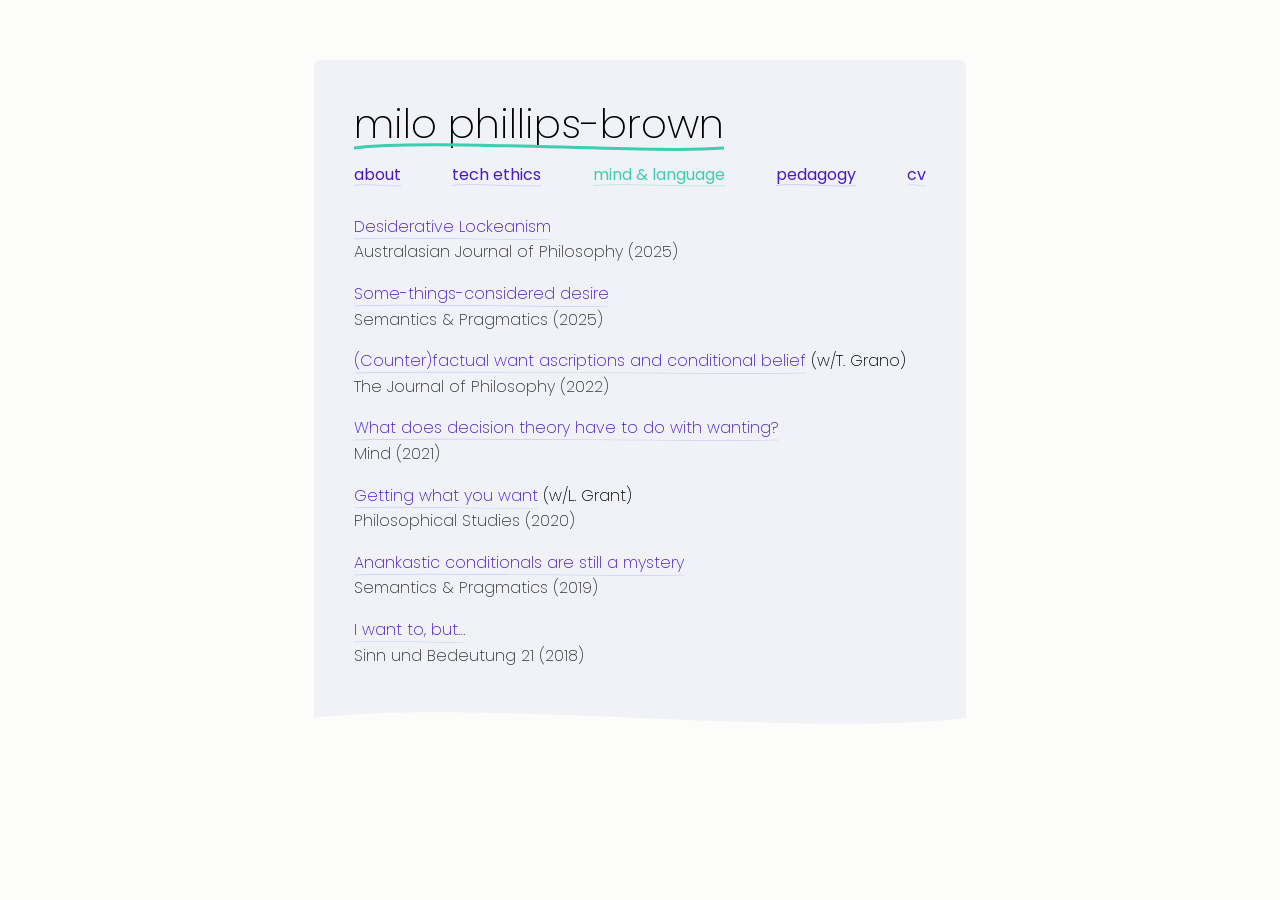
==== other-research.html @ 0dd001bb "Faint resting swoosh under every nav item Co-Authored-By: Claude Opus 5.5 <noreply@anthropic.com>" ====
<!DOCTYPE html>
<html lang="en">
<head>
  <meta charset="UTF-8">
  <meta name="viewport" content="width=device-width, initial-scale=1.0">
  <title>Mind &amp; Language – Milo Phillips-Brown</title>
  <meta name="description" content="Papers by Milo Phillips-Brown in the philosophy of mind and language, on desire, wanting, and conditionals.">
  <link rel="canonical" href="https://milopb.com/other-research.html">
  <meta property="og:type" content="website">
  <meta property="og:site_name" content="Milo Phillips-Brown">
  <meta property="og:title" content="Mind &amp; Language – Milo Phillips-Brown">
  <meta property="og:description" content="Papers in the philosophy of mind and language by Milo Phillips-Brown.">
  <meta property="og:url" content="https://milopb.com/other-research.html">
  <meta property="og:image" content="https://milopb.com/milo.jpg">
  <meta name="twitter:card" content="summary">
  <link rel="icon" href="favicon.svg?v=2" type="image/svg+xml">
  <link rel="icon" href="favicon.png?v=2" type="image/png" sizes="32x32">
  <link rel="apple-touch-icon" href="apple-touch-icon.png?v=2">
  <link rel="preconnect" href="https://fonts.googleapis.com">
  <link rel="preconnect" href="https://fonts.gstatic.com" crossorigin>
  <link rel="stylesheet" href="https://fonts.googleapis.com/css2?family=Poppins:ital,wght@0,200;0,400;1,200&display=swap">
  <link rel="stylesheet" href="styles.css?v=12">
</head>
<body>
  <div class="hero">
    <div class="inner">
      <header>
        <h1>
          milo phillips-brown
          <svg class="swoosh" viewBox="0 0 200 20" preserveAspectRatio="none" aria-hidden="true" focusable="false">
            <path d="M0,12 C40,2 160,18 200,12"/>
          </svg>
        </h1>
        <nav aria-label="Main">
          <ul>
            <li><a href="index.html">about</a></li>
            <li><a href="tech-research.html">tech ethics</a></li>
            <li><a href="other-research.html" aria-current="page">mind &amp; language</a></li>
            <li><a href="pedagogy.html">pedagogy</a></li>
            <li><a href="https://www.dropbox.com/scl/fi/w5szza7jjnp6fuynu4edj/Phillips-Brown-CV.pdf?rlkey=mozv1xt1r52nxzilc5ks2z9rh&amp;dl=0" target="_blank" rel="noopener noreferrer">cv</a></li>
          </ul>
        </nav>
      </header>

      <main>
        <h2 class="sr-only">Mind and language</h2>
        <div class="papers">
          <ul class="paper-list">
            <li class="paper">
              <a href="https://philpapers.org/go.pl?id=PHIDLO-2&amp;proxyId=&amp;u=https%3A%2F%2Fphilpapers.org%2Farchive%2FPHIDLO-2.pdf" target="_blank" rel="noopener noreferrer">Desiderative Lockeanism</a><br>
              <span class="meta">Australasian Journal of Philosophy (2025)</span>
            </li>
            <li class="paper">
              <a href="https://philpapers.org/go.pl?aid=PHISDM" target="_blank" rel="noopener noreferrer">Some-things-considered desire</a><br>
              <span class="meta">Semantics &amp; Pragmatics (2025)</span>
            </li>
            <li class="paper">
              <a href="https://philpapers.org/archive/GRACWA-4.pdf" target="_blank" rel="noopener noreferrer">(Counter)factual want ascriptions and conditional belief</a> (w/T. Grano)<br>
              <span class="meta">The Journal of Philosophy (2022)</span>
            </li>
            <li class="paper">
              <a href="https://philpapers.org/go.pl?aid=PHIWDDv1&amp;id=PHIWDD" target="_blank" rel="noopener noreferrer">What does decision theory have to do with wanting?</a><br>
              <span class="meta">Mind (2021)</span>
            </li>
            <li class="paper">
              <a href="https://philpapers.org/go.pl?aid=GRAGWYv1&amp;id=GRAGWY" target="_blank" rel="noopener noreferrer">Getting what you want</a> (w/L. Grant)<br>
              <span class="meta">Philosophical Studies (2020)</span>
            </li>
            <li class="paper">
              <a href="https://philpapers.org/go.pl?aid=PHIACA-6" target="_blank" rel="noopener noreferrer">Anankastic conditionals are still a mystery</a><br>
              <span class="meta">Semantics &amp; Pragmatics (2019)</span>
            </li>
            <li class="paper">
              <a href="https://philpapers.org/go.pl?aid=PHIIWTv1&amp;id=PHIIWT" target="_blank" rel="noopener noreferrer">I want to, but&#8230;</a><br>
              <span class="meta">Sinn und Bedeutung 21 (2018)</span>
            </li>
          </ul>
        </div>
      </main>
    </div>
  </div>
</body>
</html>
---- styles.css ----
/* Poppins is loaded from <link> tags in each page's <head> (weights 200, 400, and 200 italic). */

*, *::before, *::after { box-sizing: border-box; }

body {
  margin: 0;
  padding: 0;
  background: #fcfcfa;
  font-family: 'Poppins', sans-serif;
  font-weight: 200;
  color: #000;
  -webkit-font-smoothing: antialiased;
}

/* ── Card layout ── */

.hero {
  padding: 24px 0;
}

.inner {
  width: 92%;
  max-width: 652px;
  margin: 0 auto;
  background: #f0f2f7;
  border-radius: 8px;
  padding: 24px 20px 64px;
  position: relative;
}

.inner::after {
  content: "";
  position: absolute;
  bottom: 0;
  left: 0;
  width: 100%;
  height: 60px;
  background: url("data:image/svg+xml;charset=UTF-8,<svg xmlns='http://www.w3.org/2000/svg' viewBox='0 0 200 60' preserveAspectRatio='none'><path d='M0,30 C50,10 150,50 200,30 L200,60 L0,60 Z' fill='%23fcfcfa'/></svg>") no-repeat;
  background-size: 100% 100%;
  pointer-events: none;
}

/* ── Visually hidden (still read by screen readers) ── */

.sr-only {
  position: absolute;
  width: 1px;
  height: 1px;
  padding: 0;
  margin: -1px;
  overflow: hidden;
  clip: rect(0, 0, 0, 0);
  white-space: nowrap;
  border: 0;
}

/* ── Name heading ── */

h1 {
  font-size: 1.75em;
  font-weight: 200;
  line-height: 1.2;
  margin: 0 0 12px;
  display: inline-block;
  position: relative;
}

h1 .swoosh {
  position: absolute;
  bottom: -6px;
  left: 0;
  width: 100%;
  height: 16px;
}

h1 .swoosh path {
  fill: none;
  stroke: #3cceaf;
  stroke-width: 3;
  stroke-linecap: round;
}

/* ── Keyboard focus ── */

a:focus-visible {
  outline: 2px solid #481ac2;
  outline-offset: 3px;
  border-radius: 3px;
}

/* ── Navigation ── */

nav ul {
  display: flex;
  flex-wrap: wrap;
  gap: 0.1em 1.1em;
  list-style: none;
  padding: 0;
  margin: 0 0 1.25em;
}

nav ul li a {
  display: inline-block;
  padding: 0.3em 0;
  text-decoration: none;
  color: #481ac2;
  font-size: 0.9em;
  font-weight: 400;
  text-transform: lowercase;
  white-space: nowrap;
  background-image: url("data:image/svg+xml;charset=UTF-8,<svg xmlns='http://www.w3.org/2000/svg' viewBox='0 0 200 20' preserveAspectRatio='none'><path d='M0,12 C40,2 160,18 200,12' stroke='%23481ac2' stroke-opacity='0.2' stroke-width='2.5' fill='none' stroke-linecap='round'/></svg>");
  background-repeat: repeat-x;
  background-position: 0 calc(100% - 0.1em);
  background-size: 100% 6px;
}

nav ul li a:hover,
nav ul li a:focus-visible {
  background-image: url("data:image/svg+xml;charset=UTF-8,<svg xmlns='http://www.w3.org/2000/svg' viewBox='0 0 200 20' preserveAspectRatio='none'><path d='M0,12 C40,2 160,18 200,12' stroke='%23481ac2' stroke-width='2.5' fill='none' stroke-linecap='round'/></svg>");
}

/* Current page: teal text (the original design). */
nav ul li a[aria-current="page"] {
  color: #3cceaf;
  pointer-events: none;
  background-image: url("data:image/svg+xml;charset=UTF-8,<svg xmlns='http://www.w3.org/2000/svg' viewBox='0 0 200 20' preserveAspectRatio='none'><path d='M0,12 C40,2 160,18 200,12' stroke='%233cceaf' stroke-opacity='0.35' stroke-width='2.5' fill='none' stroke-linecap='round'/></svg>");
  background-size: 100% 6px;
}

/* ── Profile image ── */

.profile {
  display: none;
}

/* ── Body text ── */

p {
  margin: 0 0 1em;
  line-height: 1.6;
}

/* ── Links in the page body ──
   A faint underline at rest so links can be told apart from text without
   relying on colour; the swoosh appears on hover and keyboard focus. */

main a {
  color: #481ac2;
  text-decoration: none;
  background-image: url("data:image/svg+xml;charset=UTF-8,<svg xmlns='http://www.w3.org/2000/svg' viewBox='0 0 200 20' preserveAspectRatio='none'><path d='M0,12 C40,2 160,18 200,12' stroke='%23481ac2' stroke-opacity='0.2' stroke-width='2.5' fill='none' stroke-linecap='round'/></svg>");
  background-repeat: repeat-x;
  background-position: 0 100%;
  background-size: 100% 5px;
  padding-bottom: 3px;
}

main a:hover,
main a:focus-visible {
  background-image: url("data:image/svg+xml;charset=UTF-8,<svg xmlns='http://www.w3.org/2000/svg' viewBox='0 0 200 20' preserveAspectRatio='none'><path d='M0,12 C40,2 160,18 200,12' stroke='%23481ac2' stroke-width='2.5' fill='none' stroke-linecap='round'/></svg>");
}

/* ── Dash lists ── */

ul.dash {
  list-style: none;
  padding: 0;
  margin: 0 0 1em;
}

ul.dash li {
  padding-left: 1.25em;
  margin-bottom: 0.5em;
  position: relative;
}

ul.dash li::before {
  content: "\2013";
  position: absolute;
  left: 0;
}

/* ── Papers ── */

.papers {
  margin-top: 1.5em;
}

.paper-list {
  list-style: none;
  padding: 0;
  margin: 0;
}

.paper {
  margin: 0 0 1em;
  line-height: 1.6;
}

.paper .meta {
  color: #333;
}

/* ── Section titles ── */

.section-title {
  font-size: 1em;
  font-weight: 200;
  font-style: italic;
  margin: 1.5em 0 0.5em;
  display: inline-block;
  position: relative;
}

.section-title:first-child {
  margin-top: 0;
}

.section-title .swoosh {
  position: absolute;
  bottom: -4px;
  left: 0;
  width: 100%;
  height: 12px;
}

.section-title .swoosh path {
  fill: none;
  stroke: #3cceaf;
  stroke-width: 3;
}

/* ── Desktop (640px+) ── */

@media (min-width: 640px) {
  .hero {
    padding: 60px 0;
  }

  .inner {
    padding: 40px 40px 64px;
  }

  h1 {
    font-size: 2.5em;
  }

  h1 .swoosh {
    bottom: -8px;
    height: 20px;
  }

  nav ul {
    justify-content: space-between;
    margin-bottom: 1.5em;
  }

  nav ul li a {
    font-size: 1em;
    padding: 0.15em 0;
  }

  .profile {
    display: block;
    float: right;
    width: 146px;
    height: 146px;
    margin: -30px 0 0 1.25em;
    border-radius: 50%;
    object-fit: cover;
    shape-outside: circle(50%) border-box;
    shape-margin: 1em;
  }
}
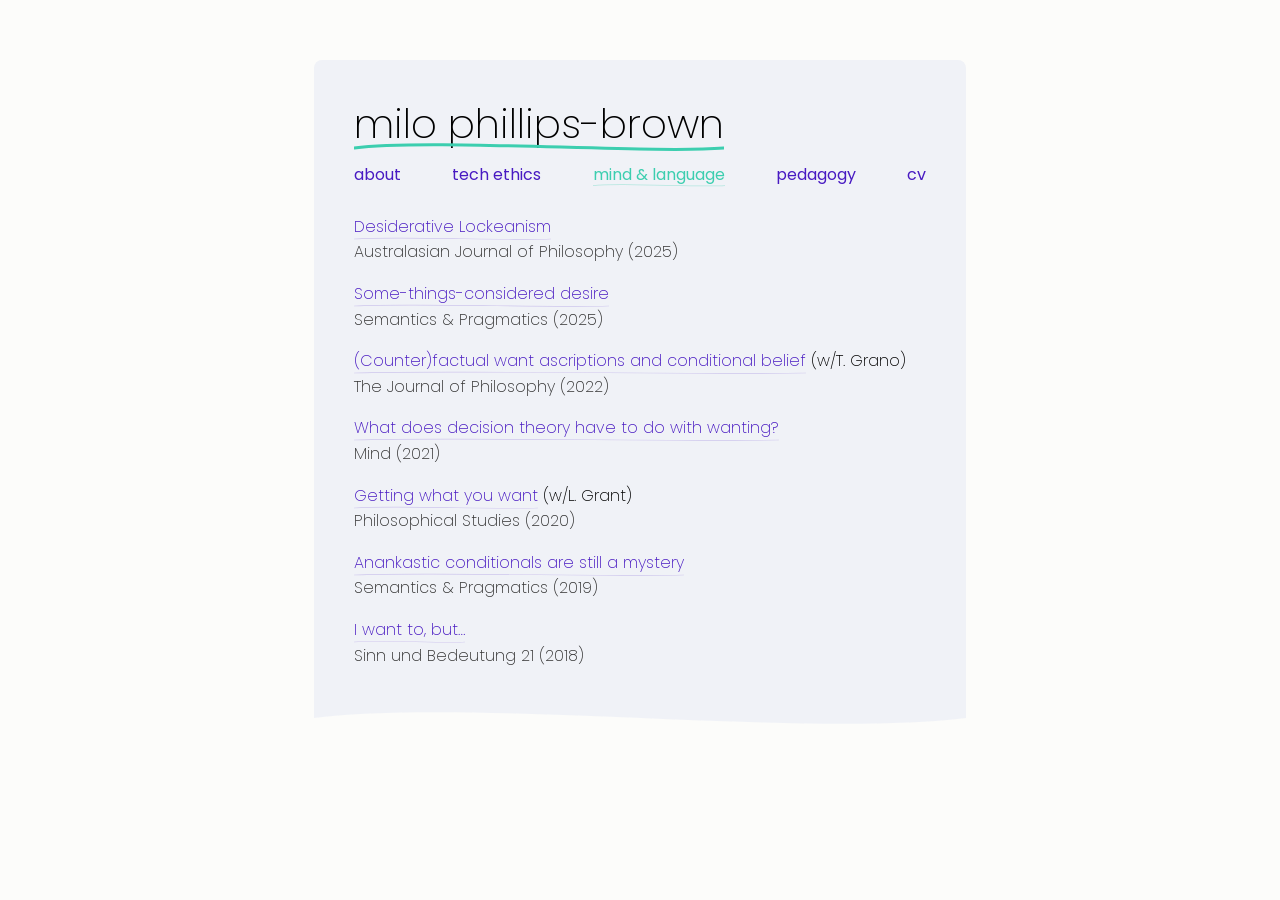
==== commit 2206c8cd: "Revert faint swoosh on every nav item; keep it only on the current page Co-Authored-By: Claude Opus " ====
--- a/other-research.html
+++ b/other-research.html
@@ -19,7 +19,7 @@
   <link rel="preconnect" href="https://fonts.googleapis.com">
   <link rel="preconnect" href="https://fonts.gstatic.com" crossorigin>
   <link rel="stylesheet" href="https://fonts.googleapis.com/css2?family=Poppins:ital,wght@0,200;0,400;1,200&display=swap">
-  <link rel="stylesheet" href="styles.css?v=12">
+  <link rel="stylesheet" href="styles.css?v=13">
 </head>
 <body>
   <div class="hero">
--- a/styles.css
+++ b/styles.css
@@ -108,15 +108,15 @@
   font-weight: 400;
   text-transform: lowercase;
   white-space: nowrap;
-  background-image: url("data:image/svg+xml;charset=UTF-8,<svg xmlns='http://www.w3.org/2000/svg' viewBox='0 0 200 20' preserveAspectRatio='none'><path d='M0,12 C40,2 160,18 200,12' stroke='%23481ac2' stroke-opacity='0.2' stroke-width='2.5' fill='none' stroke-linecap='round'/></svg>");
+  background-image: url("data:image/svg+xml;charset=UTF-8,<svg xmlns='http://www.w3.org/2000/svg' viewBox='0 0 200 20' preserveAspectRatio='none'><path d='M0,12 C40,2 160,18 200,12' stroke='%23481ac2' stroke-width='2.5' fill='none' stroke-linecap='round'/></svg>");
   background-repeat: repeat-x;
   background-position: 0 calc(100% - 0.1em);
-  background-size: 100% 6px;
+  background-size: 0 6px;
 }
 
 nav ul li a:hover,
 nav ul li a:focus-visible {
-  background-image: url("data:image/svg+xml;charset=UTF-8,<svg xmlns='http://www.w3.org/2000/svg' viewBox='0 0 200 20' preserveAspectRatio='none'><path d='M0,12 C40,2 160,18 200,12' stroke='%23481ac2' stroke-width='2.5' fill='none' stroke-linecap='round'/></svg>");
+  background-size: 100% 6px;
 }
 
 /* Current page: teal text (the original design). */
